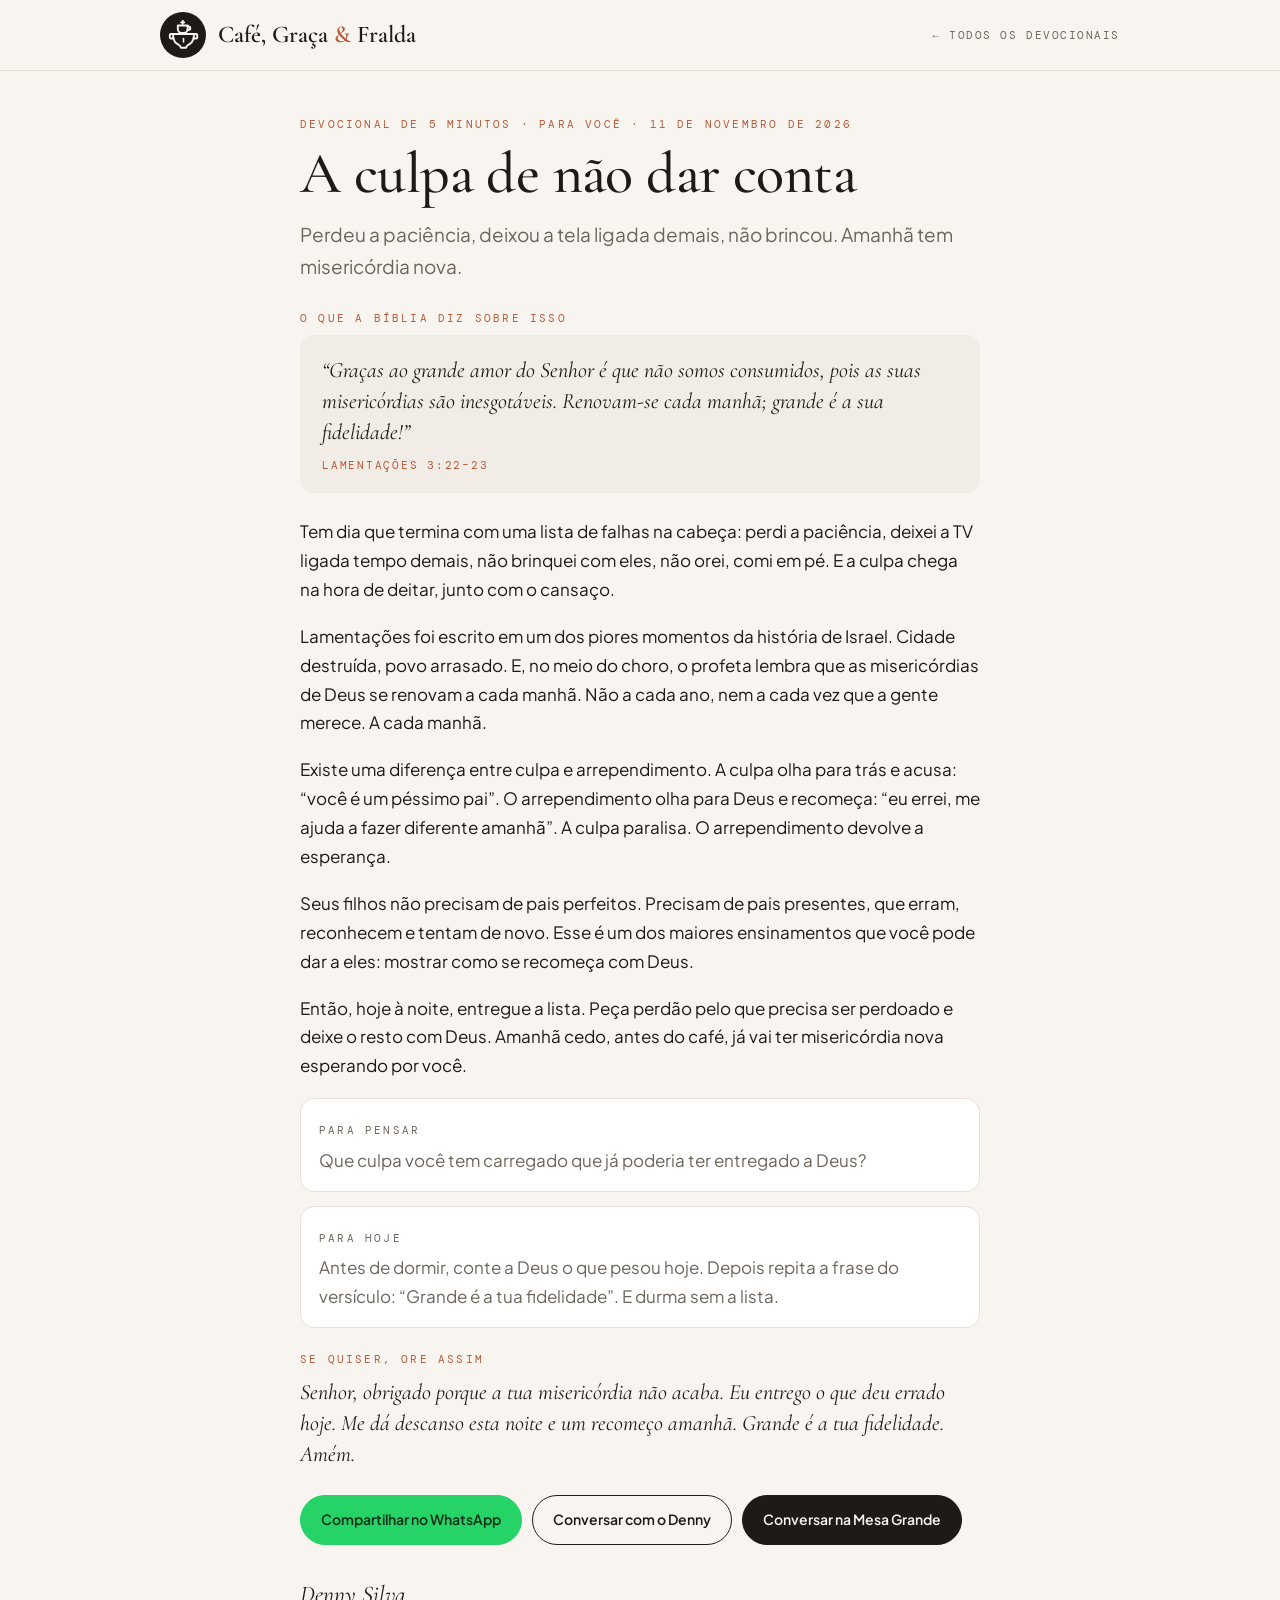
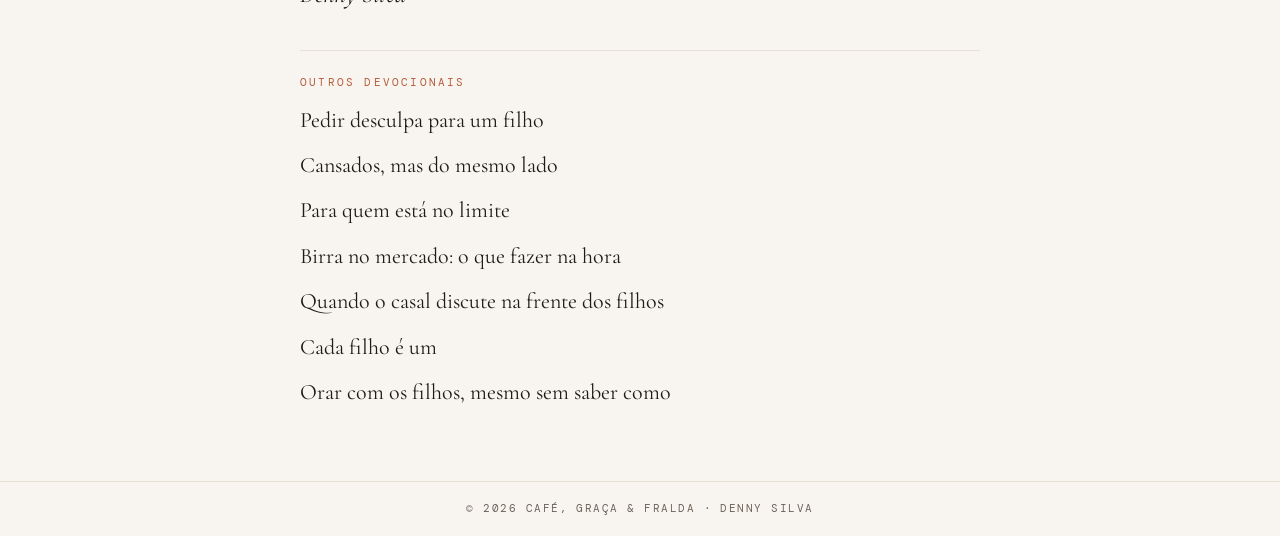
==== devocional/a-culpa-de-nao-dar-conta/index.html @ 06b063c0 "Remodelação como rede social: Da Casa, Mesa Grande, Mensagens em tempo real com emoji, foto e áudio," ====
<!doctype html>
<html lang="pt-BR">
<head>
<meta charset="utf-8">
<meta name="viewport" content="width=device-width,initial-scale=1">
<title>A culpa de não dar conta | Devocional de 5 minutos · Café, Graça &amp; Fralda</title>
<meta name="description" content="Perdeu a paciência, deixou a tela ligada demais, não brincou. Amanhã tem misericórdia nova.">
<meta name="author" content="Denny Silva">
<meta name="robots" content="index,follow,max-image-preview:large">
<link rel="canonical" href="https://cafegracaefralda.github.io/devocional/a-culpa-de-nao-dar-conta/">
<link rel="icon" type="image/png" sizes="32x32" href="/icons/favicon-32.png">
<meta name="theme-color" content="#F8F5F0">
<meta property="og:type" content="article">
<meta property="og:locale" content="pt_BR">
<meta property="og:site_name" content="Café, Graça &amp; Fralda">
<meta property="og:title" content="A culpa de não dar conta">
<meta property="og:description" content="Perdeu a paciência, deixou a tela ligada demais, não brincou. Amanhã tem misericórdia nova.">
<meta property="og:url" content="https://cafegracaefralda.github.io/devocional/a-culpa-de-nao-dar-conta/">
<meta property="og:image" content="https://cafegracaefralda.github.io/icons/og-image.jpg">
<meta property="article:published_time" content="2026-11-11">
<meta property="article:author" content="Denny Silva">
<meta name="twitter:card" content="summary_large_image">
<script type="application/ld+json">{"@context": "https://schema.org", "@type": "Article", "headline": "A culpa de não dar conta", "description": "Perdeu a paciência, deixou a tela ligada demais, não brincou. Amanhã tem misericórdia nova.", "inLanguage": "pt-BR", "datePublished": "2026-11-11", "dateModified": "2026-11-11", "mainEntityOfPage": "https://cafegracaefralda.github.io/devocional/a-culpa-de-nao-dar-conta/", "image": "https://cafegracaefralda.github.io/icons/og-image.jpg", "articleSection": "Para você", "author": {"@type": "Person", "name": "Denny Silva", "url": "https://cafegracaefralda.github.io/"}, "publisher": {"@type": "Organization", "name": "Café, Graça & Fralda", "url": "https://cafegracaefralda.github.io/", "logo": {"@type": "ImageObject", "url": "https://cafegracaefralda.github.io/icons/icon-512.png"}}}</script>
<script type="application/ld+json">{"@context": "https://schema.org", "@type": "BreadcrumbList", "itemListElement": [{"@type": "ListItem", "position": 1, "name": "Café, Graça & Fralda", "item": "https://cafegracaefralda.github.io/"}, {"@type": "ListItem", "position": 2, "name": "Devocional de 5 minutos", "item": "https://cafegracaefralda.github.io/#devocional"}, {"@type": "ListItem", "position": 3, "name": "A culpa de não dar conta", "item": "https://cafegracaefralda.github.io/devocional/a-culpa-de-nao-dar-conta/"}]}</script>
<link rel="preconnect" href="https://fonts.googleapis.com">
<link rel="preconnect" href="https://fonts.gstatic.com" crossorigin>
<link rel="stylesheet" href="https://fonts.googleapis.com/css2?family=Cormorant+Garamond:ital,wght@0,400;0,500;0,600;1,400;1,500&family=Plus+Jakarta+Sans:wght@400;500;600;700&family=DM+Mono:wght@400;500&display=swap">
<style>
:root{--bg:#F8F5F0;--surface:#fff;--sand:#F1ECE5;--ink:#1D1A17;--muted:#6E655C;--terra:#B65B3A;--line:#E7E0D7;--wa:#25D366;
--serif:"Cormorant Garamond","Iowan Old Style",Georgia,serif;--sans:"Plus Jakarta Sans","Segoe UI",system-ui,sans-serif;--mono:"DM Mono",ui-monospace,monospace}
*{box-sizing:border-box}body{margin:0;background:var(--bg);color:var(--ink);font-family:var(--sans);font-size:17px;line-height:1.7;-webkit-font-smoothing:antialiased}
a{color:inherit}.top{border-bottom:1px solid var(--line);background:var(--bg)}
.top .in{max-width:1000px;margin:0 auto;padding:12px 20px;display:flex;align-items:center;justify-content:space-between;gap:16px}
.logo{display:flex;align-items:center;gap:12px;text-decoration:none;font-family:var(--serif);font-size:24px;font-weight:600}
.mark{width:46px;height:46px;border-radius:50%;background:var(--ink);color:var(--bg);display:grid;place-items:center}.mark svg{width:31px;height:31px}
.back{font-family:var(--mono);font-size:11px;letter-spacing:.14em;text-transform:uppercase;text-decoration:none;color:var(--muted)}
main{max-width:720px;margin:0 auto;padding:44px 20px 70px}
.label{font-family:var(--mono);font-size:11px;letter-spacing:.2em;text-transform:uppercase;color:var(--terra);margin:0}
h1{font-family:var(--serif);font-weight:500;font-size:clamp(38px,6vw,58px);line-height:1.04;margin:10px 0 14px;letter-spacing:-.01em}
.lede{font-size:19px;color:var(--muted);margin:0 0 26px}
.verse{background:var(--sand);border-radius:14px;padding:20px 22px;margin:8px 0 24px;font-family:var(--serif);font-style:italic;font-size:22px;line-height:1.4}
.verse cite{display:block;margin-top:10px;font-family:var(--mono);font-style:normal;font-size:11px;letter-spacing:.16em;text-transform:uppercase;color:var(--terra)}
article p{margin:0 0 18px}.box{border:1px solid var(--line);background:var(--surface);border-radius:14px;padding:16px 18px;margin:0 0 14px}.box p{margin:6px 0 0;color:var(--muted)}
.pray{font-family:var(--serif);font-style:italic;font-size:22px;line-height:1.4;margin:8px 0 26px}
.actions{display:flex;flex-wrap:wrap;gap:10px;margin:8px 0 30px}
.btn{display:inline-flex;align-items:center;font-weight:600;font-size:14px;text-decoration:none;padding:12px 20px;border-radius:999px;border:1px solid var(--ink)}
.btn.wa{background:var(--wa);border-color:var(--wa);color:#0B2E18}.btn.dark{background:var(--ink);color:var(--bg)}
.sig{font-family:var(--serif);font-style:italic;font-size:24px}
.more{border-top:1px solid var(--line);margin-top:34px;padding-top:22px}.more ul{list-style:none;margin:10px 0 0;padding:0;display:grid;gap:8px}
.more a{text-decoration:none;font-family:var(--serif);font-size:22px}.more a:hover{color:var(--terra)}
footer{border-top:1px solid var(--line);padding:18px 20px;text-align:center;font-family:var(--mono);font-size:10.5px;letter-spacing:.14em;text-transform:uppercase;color:var(--muted)}
</style>
</head>
<body>
<svg width="0" height="0" style="position:absolute" aria-hidden="true"><symbol id="logo" viewBox="0 0 24 24"><g fill="none" stroke="currentColor" stroke-width="1.5" stroke-linecap="round" stroke-linejoin="round"><path d="M11.4 .7v2.3M10.25 1.85h2.3"/>
 <path d="M7.6 4.3h7.6v2.7a3 3 0 0 1-3 3H10.6a3 3 0 0 1-3-3V4.3Z"/>
 <path d="M15.2 5.1h.7a1.35 1.35 0 0 1 0 2.7h-.7"/>
 <path d="M3.8 10.9h16.4l-.4 3c-.4 2.6-2 4.4-4.1 5.4-.9.4-1.5 1.2-1.7 2.2H10c-.2-1-.8-1.8-1.7-2.2-2.1-1-3.7-2.8-4.1-5.4l-.4-3Z"/>
 <path d="M3.8 10.9H2.2a.8.8 0 0 0-.8.8v1.8a.8.8 0 0 0 .8.8h1.9M20.2 10.9h1.6a.8.8 0 0 1 .8.8v1.8a.8.8 0 0 1-.8.8h-1.9"/>
 <path d="M12 14.4v2.6" stroke-width="1.2"/></g></symbol></svg>
<header class="top"><div class="in">
  <a class="logo" href="/" aria-label="Café, Graça &amp; Fralda, início"><span class="mark"><svg><use href="#logo"/></svg></span><span>Café, Graça <span style="color:var(--terra)">&amp;</span> Fralda</span></a>
  <a class="back" href="/#devocional">← Todos os devocionais</a>
</div></header>
<main>
<article>
  <p class="label">Devocional de 5 minutos · Para você · <time datetime="2026-11-11">11 de novembro de 2026</time></p>
  <h1>A culpa de não dar conta</h1>
  <p class="lede">Perdeu a paciência, deixou a tela ligada demais, não brincou. Amanhã tem misericórdia nova.</p>
  <p class="label">O que a Bíblia diz sobre isso</p>
  <blockquote class="verse">“Graças ao grande amor do Senhor é que não somos consumidos, pois as suas misericórdias são inesgotáveis. Renovam-se cada manhã; grande é a sua fidelidade!”<cite>Lamentações 3:22–23</cite></blockquote>
  <p>Tem dia que termina com uma lista de falhas na cabeça: perdi a paciência, deixei a TV ligada tempo demais, não brinquei com eles, não orei, comi em pé. E a culpa chega na hora de deitar, junto com o cansaço.</p>
<p>Lamentações foi escrito em um dos piores momentos da história de Israel. Cidade destruída, povo arrasado. E, no meio do choro, o profeta lembra que as misericórdias de Deus se renovam a cada manhã. Não a cada ano, nem a cada vez que a gente merece. A cada manhã.</p>
<p>Existe uma diferença entre culpa e arrependimento. A culpa olha para trás e acusa: “você é um péssimo pai”. O arrependimento olha para Deus e recomeça: “eu errei, me ajuda a fazer diferente amanhã”. A culpa paralisa. O arrependimento devolve a esperança.</p>
<p>Seus filhos não precisam de pais perfeitos. Precisam de pais presentes, que erram, reconhecem e tentam de novo. Esse é um dos maiores ensinamentos que você pode dar a eles: mostrar como se recomeça com Deus.</p>
<p>Então, hoje à noite, entregue a lista. Peça perdão pelo que precisa ser perdoado e deixe o resto com Deus. Amanhã cedo, antes do café, já vai ter misericórdia nova esperando por você.</p>
  <div class="box"><p class="label">Para pensar</p><p>Que culpa você tem carregado que já poderia ter entregado a Deus?</p></div>
  <div class="box"><p class="label">Para hoje</p><p>Antes de dormir, conte a Deus o que pesou hoje. Depois repita a frase do versículo: “Grande é a tua fidelidade”. E durma sem a lista.</p></div>
  <p class="label" style="margin-top:22px">Se quiser, ore assim</p>
  <p class="pray">Senhor, obrigado porque a tua misericórdia não acaba. Eu entrego o que deu errado hoje. Me dá descanso esta noite e um recomeço amanhã. Grande é a tua fidelidade. Amém.</p>
  <div class="actions">
    <a class="btn wa" href="https://wa.me/?text=%E2%98%95%20%2AA%20culpa%20de%20n%C3%A3o%20dar%20conta%2A%0A_Devocional%20de%205%20minutos%20%C2%B7%20Caf%C3%A9%2C%20Gra%C3%A7a%20%26%20Fralda_%0A%0A%E2%80%9CGra%C3%A7as%20ao%20grande%20amor%20do%20Senhor%20%C3%A9%20que%20n%C3%A3o%20somos%20consumidos%2C%20pois%20as%20suas%20miseric%C3%B3rdias%20s%C3%A3o%20inesgot%C3%A1veis.%20Renovam-se%20cada%20manh%C3%A3%3B%20grande%20%C3%A9%20a%20sua%20fidelidade%21%E2%80%9D%0A%E2%80%94%20Lamenta%C3%A7%C3%B5es%203%3A22%E2%80%9323%0A%0ALeia%20completo%2C%20com%20ora%C3%A7%C3%A3o%3A%20https%3A//cafegracaefralda.github.io/devocional/a-culpa-de-nao-dar-conta/" rel="noopener">Compartilhar no WhatsApp</a>
    <a class="btn" href="https://wa.me/5581992702353?text=Oi%2C%20Denny%21%20Li%20o%20devocional%20%22A%20culpa%20de%20n%C3%A3o%20dar%20conta%22%20e%20queria%20conversar%3A%20" rel="noopener">Conversar com o Denny</a>
    <a class="btn dark" href="/#mesa">Conversar na Mesa Grande</a>
  </div>
  <p class="sig">Denny Silva</p>
</article>
<aside class="more"><p class="label">Outros devocionais</p><ul>
<li><a href="/devocional/pedir-desculpa-para-um-filho/">Pedir desculpa para um filho</a></li>
<li><a href="/devocional/cansados-mas-do-mesmo-lado/">Cansados, mas do mesmo lado</a></li>
<li><a href="/devocional/para-quem-esta-no-limite/">Para quem está no limite</a></li>
<li><a href="/devocional/birra-no-mercado-o-que-fazer-na-hora/">Birra no mercado: o que fazer na hora</a></li>
<li><a href="/devocional/quando-o-casal-discute-na-frente-dos-filhos/">Quando o casal discute na frente dos filhos</a></li>
<li><a href="/devocional/cada-filho-e-um/">Cada filho é um</a></li>
<li><a href="/devocional/orar-com-os-filhos-mesmo-sem-saber-como/">Orar com os filhos, mesmo sem saber como</a></li>
</ul></aside>
</main>
<footer>© 2026 Café, Graça &amp; Fralda · Denny Silva</footer>
</body>
</html>
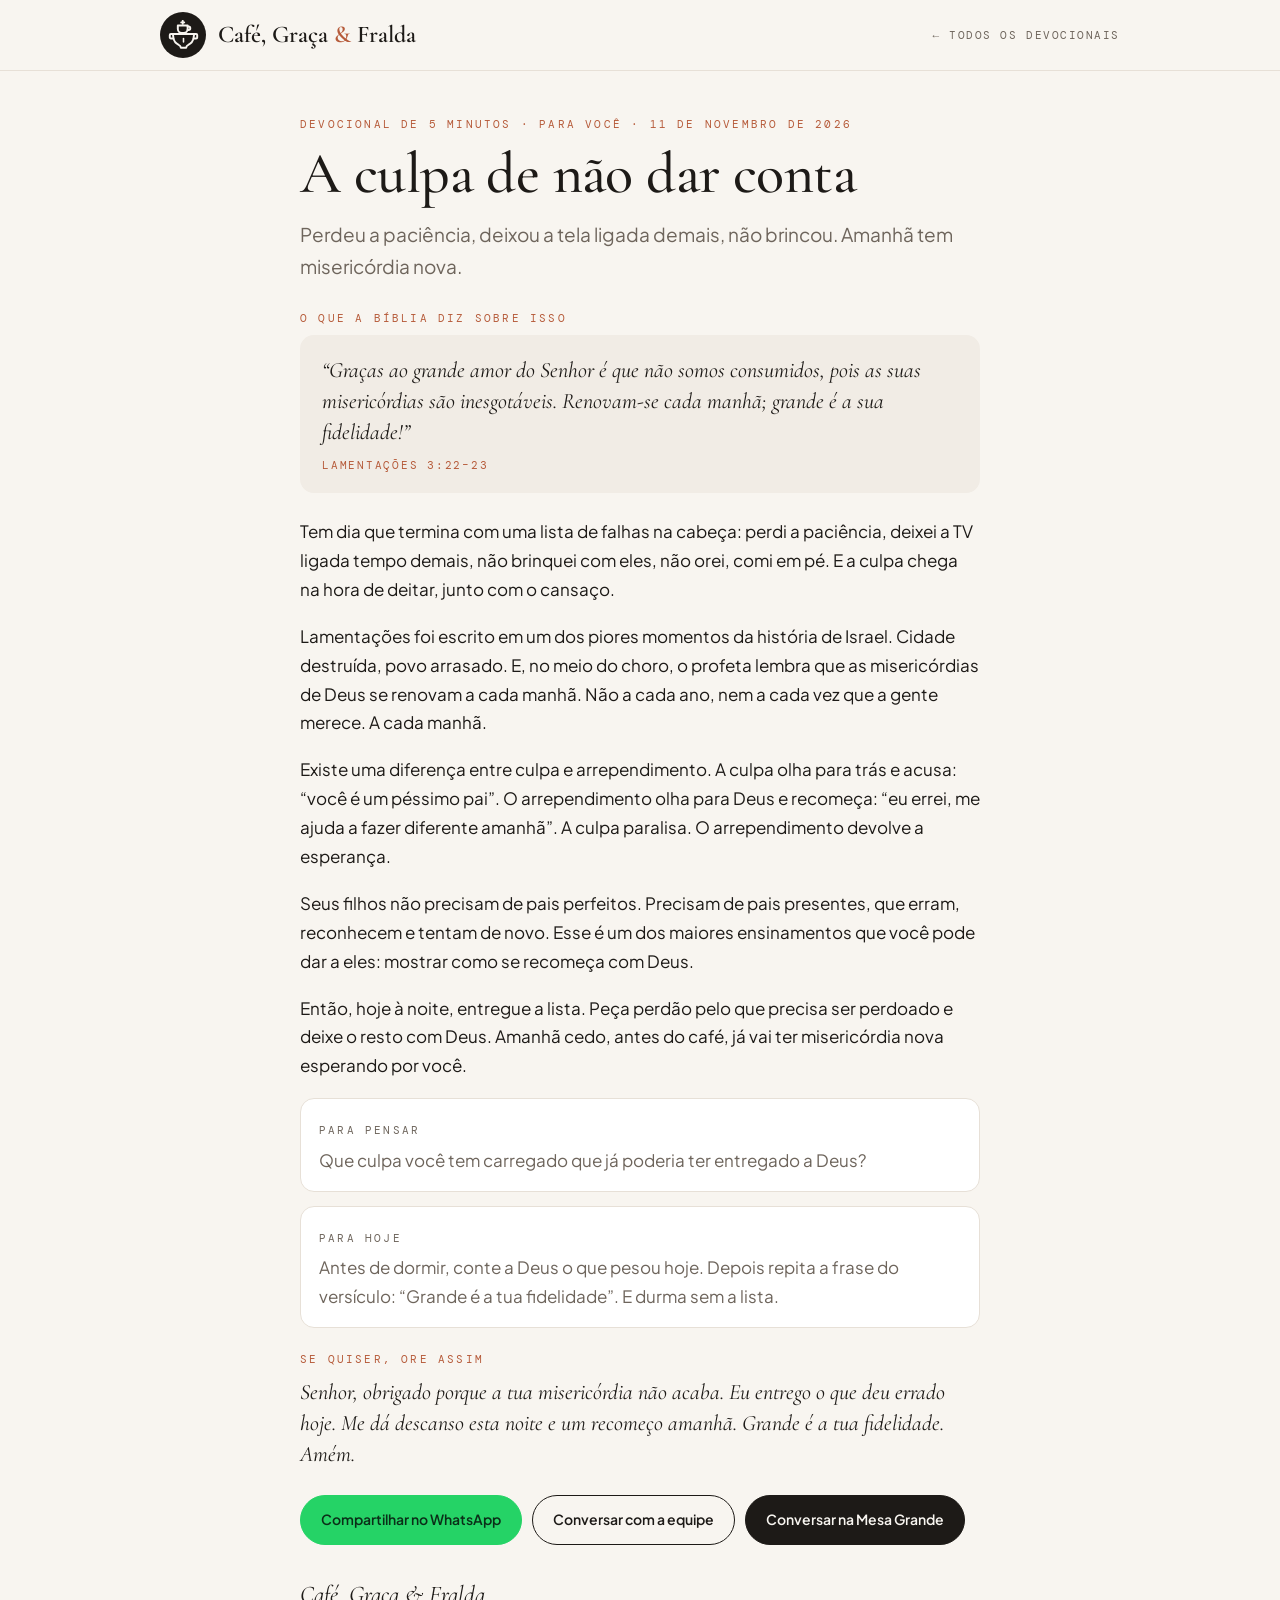
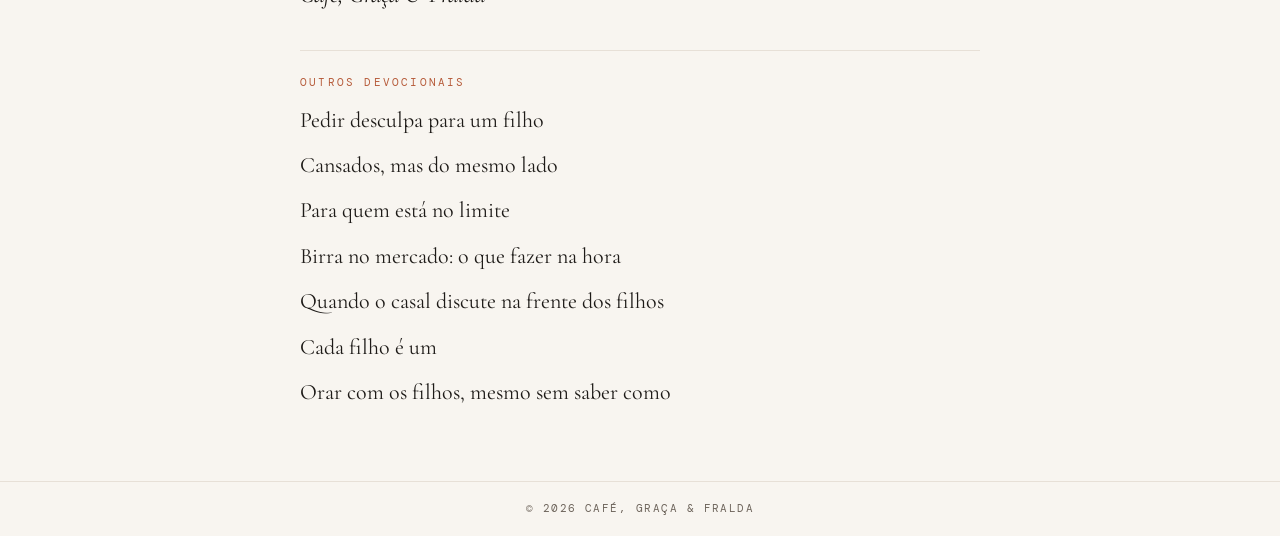
==== commit f17c66d6: "Prateleira da comunidade, stories, lazer por cidade, publicar livre e foco no celular; site sem foco" ====
--- a/devocional/a-culpa-de-nao-dar-conta/index.html
+++ b/devocional/a-culpa-de-nao-dar-conta/index.html
@@ -5,7 +5,7 @@
 <meta name="viewport" content="width=device-width,initial-scale=1">
 <title>A culpa de não dar conta | Devocional de 5 minutos · Café, Graça &amp; Fralda</title>
 <meta name="description" content="Perdeu a paciência, deixou a tela ligada demais, não brincou. Amanhã tem misericórdia nova.">
-<meta name="author" content="Denny Silva">
+<meta name="author" content="Café, Graça &amp; Fralda">
 <meta name="robots" content="index,follow,max-image-preview:large">
 <link rel="canonical" href="https://cafegracaefralda.github.io/devocional/a-culpa-de-nao-dar-conta/">
 <link rel="icon" type="image/png" sizes="32x32" href="/icons/favicon-32.png">
@@ -18,9 +18,9 @@
 <meta property="og:url" content="https://cafegracaefralda.github.io/devocional/a-culpa-de-nao-dar-conta/">
 <meta property="og:image" content="https://cafegracaefralda.github.io/icons/og-image.jpg">
 <meta property="article:published_time" content="2026-11-11">
-<meta property="article:author" content="Denny Silva">
+<meta property="article:author" content="Café, Graça &amp; Fralda">
 <meta name="twitter:card" content="summary_large_image">
-<script type="application/ld+json">{"@context": "https://schema.org", "@type": "Article", "headline": "A culpa de não dar conta", "description": "Perdeu a paciência, deixou a tela ligada demais, não brincou. Amanhã tem misericórdia nova.", "inLanguage": "pt-BR", "datePublished": "2026-11-11", "dateModified": "2026-11-11", "mainEntityOfPage": "https://cafegracaefralda.github.io/devocional/a-culpa-de-nao-dar-conta/", "image": "https://cafegracaefralda.github.io/icons/og-image.jpg", "articleSection": "Para você", "author": {"@type": "Person", "name": "Denny Silva", "url": "https://cafegracaefralda.github.io/"}, "publisher": {"@type": "Organization", "name": "Café, Graça & Fralda", "url": "https://cafegracaefralda.github.io/", "logo": {"@type": "ImageObject", "url": "https://cafegracaefralda.github.io/icons/icon-512.png"}}}</script>
+<script type="application/ld+json">{"@context": "https://schema.org", "@type": "Article", "headline": "A culpa de não dar conta", "description": "Perdeu a paciência, deixou a tela ligada demais, não brincou. Amanhã tem misericórdia nova.", "inLanguage": "pt-BR", "datePublished": "2026-11-11", "dateModified": "2026-11-11", "mainEntityOfPage": "https://cafegracaefralda.github.io/devocional/a-culpa-de-nao-dar-conta/", "image": "https://cafegracaefralda.github.io/icons/og-image.jpg", "articleSection": "Para você", "author": {"@type": "Organization", "name": "Café, Graça & Fralda", "url": "https://cafegracaefralda.github.io/"}, "publisher": {"@type": "Organization", "name": "Café, Graça & Fralda", "url": "https://cafegracaefralda.github.io/", "logo": {"@type": "ImageObject", "url": "https://cafegracaefralda.github.io/icons/icon-512.png"}}}</script>
 <script type="application/ld+json">{"@context": "https://schema.org", "@type": "BreadcrumbList", "itemListElement": [{"@type": "ListItem", "position": 1, "name": "Café, Graça & Fralda", "item": "https://cafegracaefralda.github.io/"}, {"@type": "ListItem", "position": 2, "name": "Devocional de 5 minutos", "item": "https://cafegracaefralda.github.io/#devocional"}, {"@type": "ListItem", "position": 3, "name": "A culpa de não dar conta", "item": "https://cafegracaefralda.github.io/devocional/a-culpa-de-nao-dar-conta/"}]}</script>
 <link rel="preconnect" href="https://fonts.googleapis.com">
 <link rel="preconnect" href="https://fonts.gstatic.com" crossorigin>
@@ -80,10 +80,10 @@
   <p class="pray">Senhor, obrigado porque a tua misericórdia não acaba. Eu entrego o que deu errado hoje. Me dá descanso esta noite e um recomeço amanhã. Grande é a tua fidelidade. Amém.</p>
   <div class="actions">
     <a class="btn wa" href="https://wa.me/?text=%E2%98%95%20%2AA%20culpa%20de%20n%C3%A3o%20dar%20conta%2A%0A_Devocional%20de%205%20minutos%20%C2%B7%20Caf%C3%A9%2C%20Gra%C3%A7a%20%26%20Fralda_%0A%0A%E2%80%9CGra%C3%A7as%20ao%20grande%20amor%20do%20Senhor%20%C3%A9%20que%20n%C3%A3o%20somos%20consumidos%2C%20pois%20as%20suas%20miseric%C3%B3rdias%20s%C3%A3o%20inesgot%C3%A1veis.%20Renovam-se%20cada%20manh%C3%A3%3B%20grande%20%C3%A9%20a%20sua%20fidelidade%21%E2%80%9D%0A%E2%80%94%20Lamenta%C3%A7%C3%B5es%203%3A22%E2%80%9323%0A%0ALeia%20completo%2C%20com%20ora%C3%A7%C3%A3o%3A%20https%3A//cafegracaefralda.github.io/devocional/a-culpa-de-nao-dar-conta/" rel="noopener">Compartilhar no WhatsApp</a>
-    <a class="btn" href="https://wa.me/5581992702353?text=Oi%2C%20Denny%21%20Li%20o%20devocional%20%22A%20culpa%20de%20n%C3%A3o%20dar%20conta%22%20e%20queria%20conversar%3A%20" rel="noopener">Conversar com o Denny</a>
+    <a class="btn" href="https://wa.me/5581992702353?text=Oi%21%20Li%20o%20devocional%20%22A%20culpa%20de%20n%C3%A3o%20dar%20conta%22%20e%20queria%20conversar%3A%20" rel="noopener">Conversar com a equipe</a>
     <a class="btn dark" href="/#mesa">Conversar na Mesa Grande</a>
   </div>
-  <p class="sig">Denny Silva</p>
+  <p class="sig">Café, Graça &amp; Fralda</p>
 </article>
 <aside class="more"><p class="label">Outros devocionais</p><ul>
 <li><a href="/devocional/pedir-desculpa-para-um-filho/">Pedir desculpa para um filho</a></li>
@@ -95,6 +95,6 @@
 <li><a href="/devocional/orar-com-os-filhos-mesmo-sem-saber-como/">Orar com os filhos, mesmo sem saber como</a></li>
 </ul></aside>
 </main>
-<footer>© 2026 Café, Graça &amp; Fralda · Denny Silva</footer>
+<footer>© 2026 Café, Graça &amp; Fralda</footer>
 </body>
 </html>
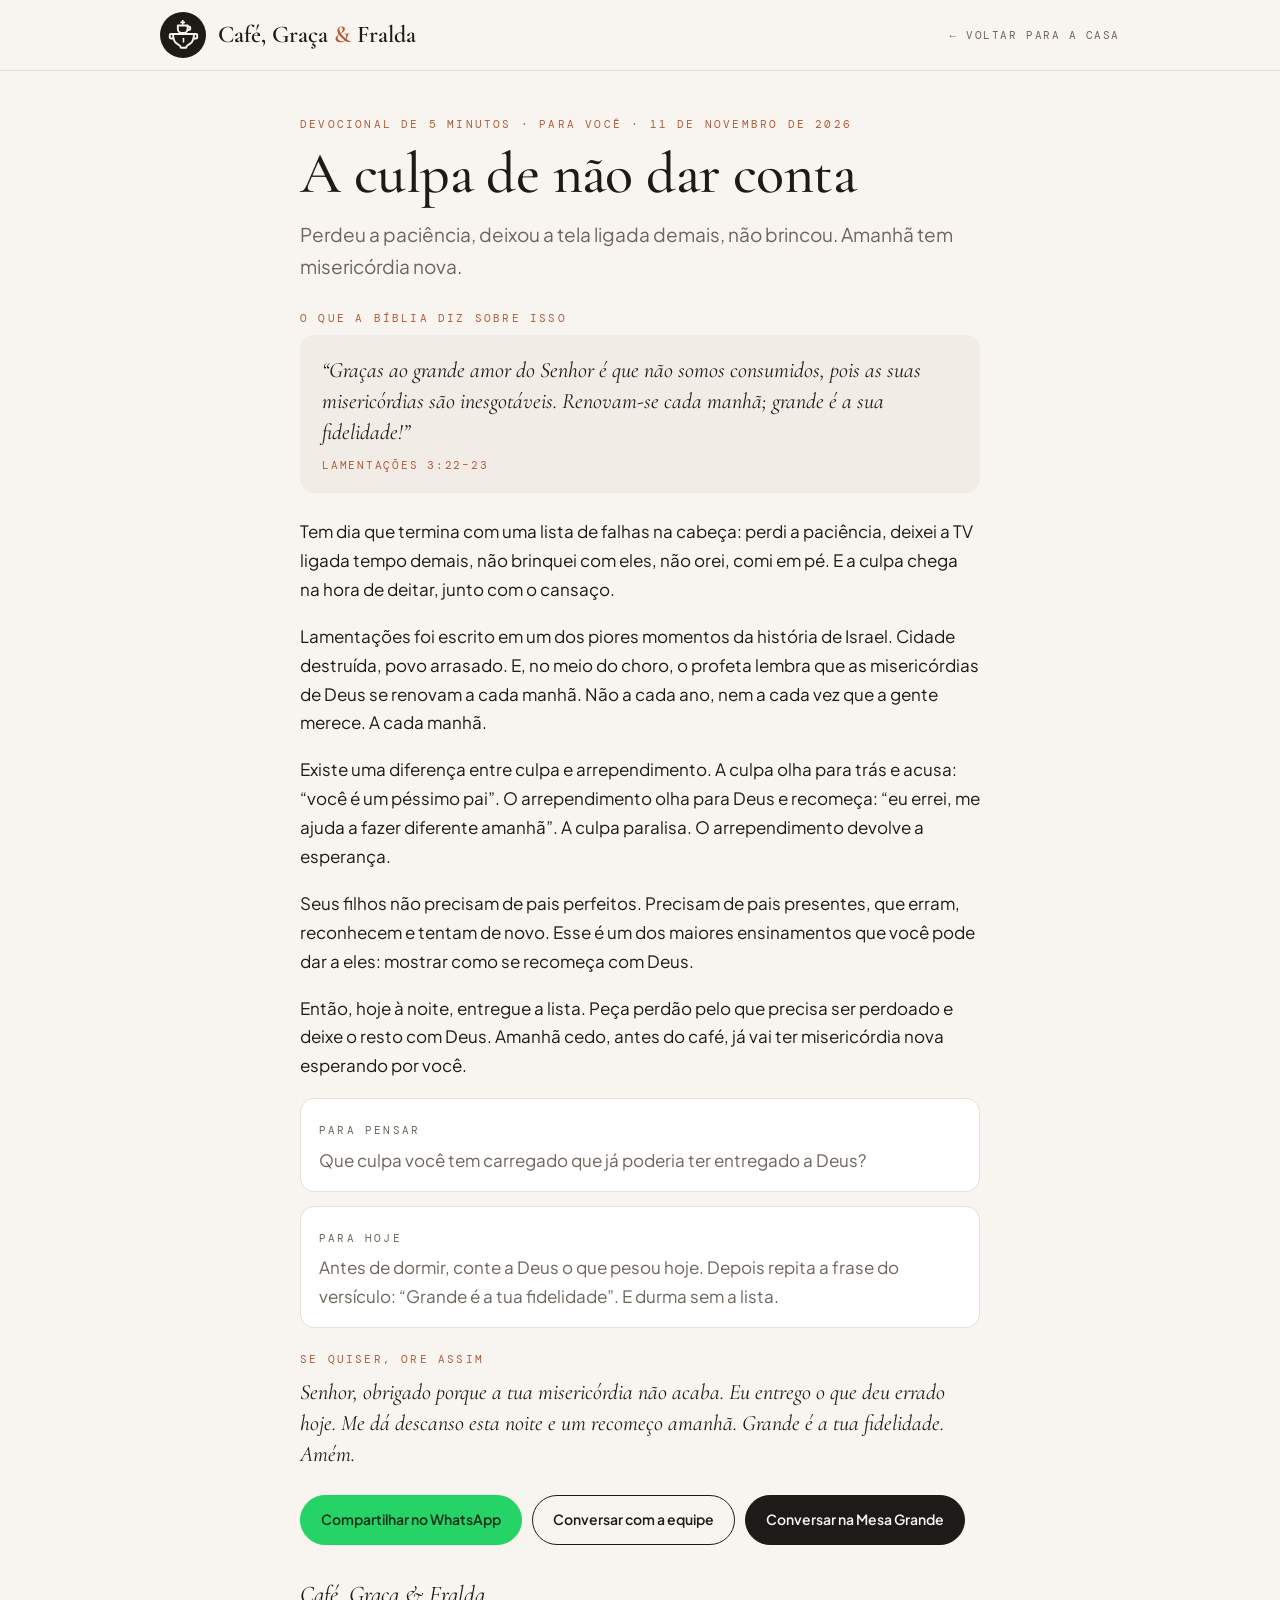
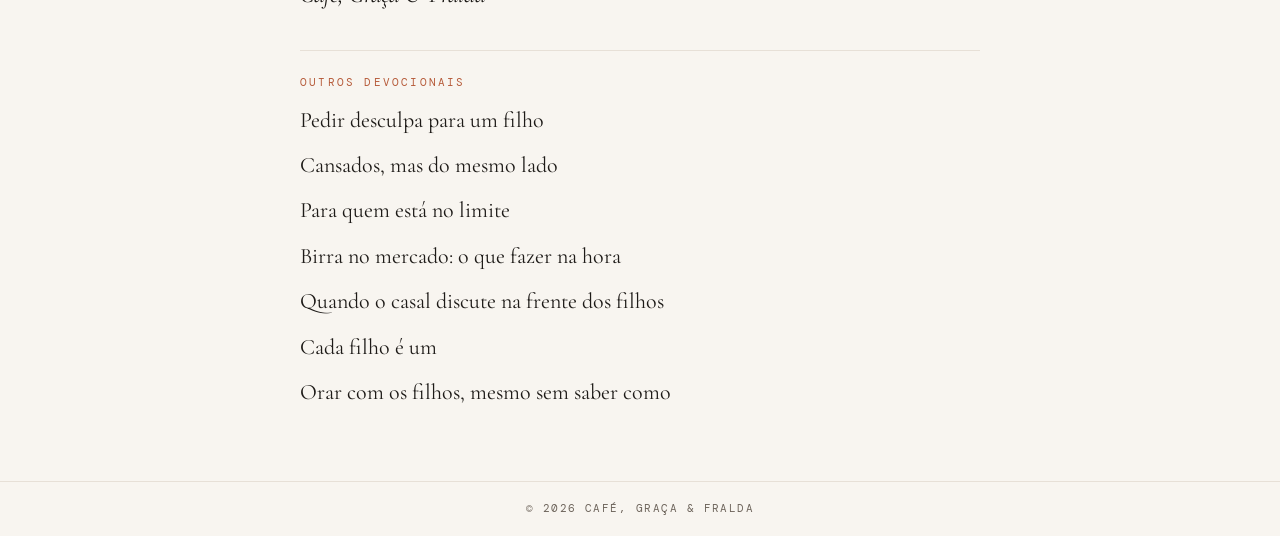
==== commit 5326501c: "Lazer em aba própria, mais categorias nas Indicações, áudio na Prateleira (vídeo só da Casa), cores " ====
--- a/devocional/a-culpa-de-nao-dar-conta/index.html
+++ b/devocional/a-culpa-de-nao-dar-conta/index.html
@@ -21,7 +21,7 @@
 <meta property="article:author" content="Café, Graça &amp; Fralda">
 <meta name="twitter:card" content="summary_large_image">
 <script type="application/ld+json">{"@context": "https://schema.org", "@type": "Article", "headline": "A culpa de não dar conta", "description": "Perdeu a paciência, deixou a tela ligada demais, não brincou. Amanhã tem misericórdia nova.", "inLanguage": "pt-BR", "datePublished": "2026-11-11", "dateModified": "2026-11-11", "mainEntityOfPage": "https://cafegracaefralda.github.io/devocional/a-culpa-de-nao-dar-conta/", "image": "https://cafegracaefralda.github.io/icons/og-image.jpg", "articleSection": "Para você", "author": {"@type": "Organization", "name": "Café, Graça & Fralda", "url": "https://cafegracaefralda.github.io/"}, "publisher": {"@type": "Organization", "name": "Café, Graça & Fralda", "url": "https://cafegracaefralda.github.io/", "logo": {"@type": "ImageObject", "url": "https://cafegracaefralda.github.io/icons/icon-512.png"}}}</script>
-<script type="application/ld+json">{"@context": "https://schema.org", "@type": "BreadcrumbList", "itemListElement": [{"@type": "ListItem", "position": 1, "name": "Café, Graça & Fralda", "item": "https://cafegracaefralda.github.io/"}, {"@type": "ListItem", "position": 2, "name": "Devocional de 5 minutos", "item": "https://cafegracaefralda.github.io/#devocional"}, {"@type": "ListItem", "position": 3, "name": "A culpa de não dar conta", "item": "https://cafegracaefralda.github.io/devocional/a-culpa-de-nao-dar-conta/"}]}</script>
+<script type="application/ld+json">{"@context": "https://schema.org", "@type": "BreadcrumbList", "itemListElement": [{"@type": "ListItem", "position": 1, "name": "Café, Graça & Fralda", "item": "https://cafegracaefralda.github.io/"}, {"@type": "ListItem", "position": 2, "name": "Devocional de 5 minutos", "item": "https://cafegracaefralda.github.io/#inicio"}, {"@type": "ListItem", "position": 3, "name": "A culpa de não dar conta", "item": "https://cafegracaefralda.github.io/devocional/a-culpa-de-nao-dar-conta/"}]}</script>
 <link rel="preconnect" href="https://fonts.googleapis.com">
 <link rel="preconnect" href="https://fonts.gstatic.com" crossorigin>
 <link rel="stylesheet" href="https://fonts.googleapis.com/css2?family=Cormorant+Garamond:ital,wght@0,400;0,500;0,600;1,400;1,500&family=Plus+Jakarta+Sans:wght@400;500;600;700&family=DM+Mono:wght@400;500&display=swap">
@@ -60,7 +60,7 @@
  <path d="M12 14.4v2.6" stroke-width="1.2"/></g></symbol></svg>
 <header class="top"><div class="in">
   <a class="logo" href="/" aria-label="Café, Graça &amp; Fralda, início"><span class="mark"><svg><use href="#logo"/></svg></span><span>Café, Graça <span style="color:var(--terra)">&amp;</span> Fralda</span></a>
-  <a class="back" href="/#devocional">← Todos os devocionais</a>
+  <a class="back" href="/#inicio">← Voltar para A Casa</a>
 </div></header>
 <main>
 <article>
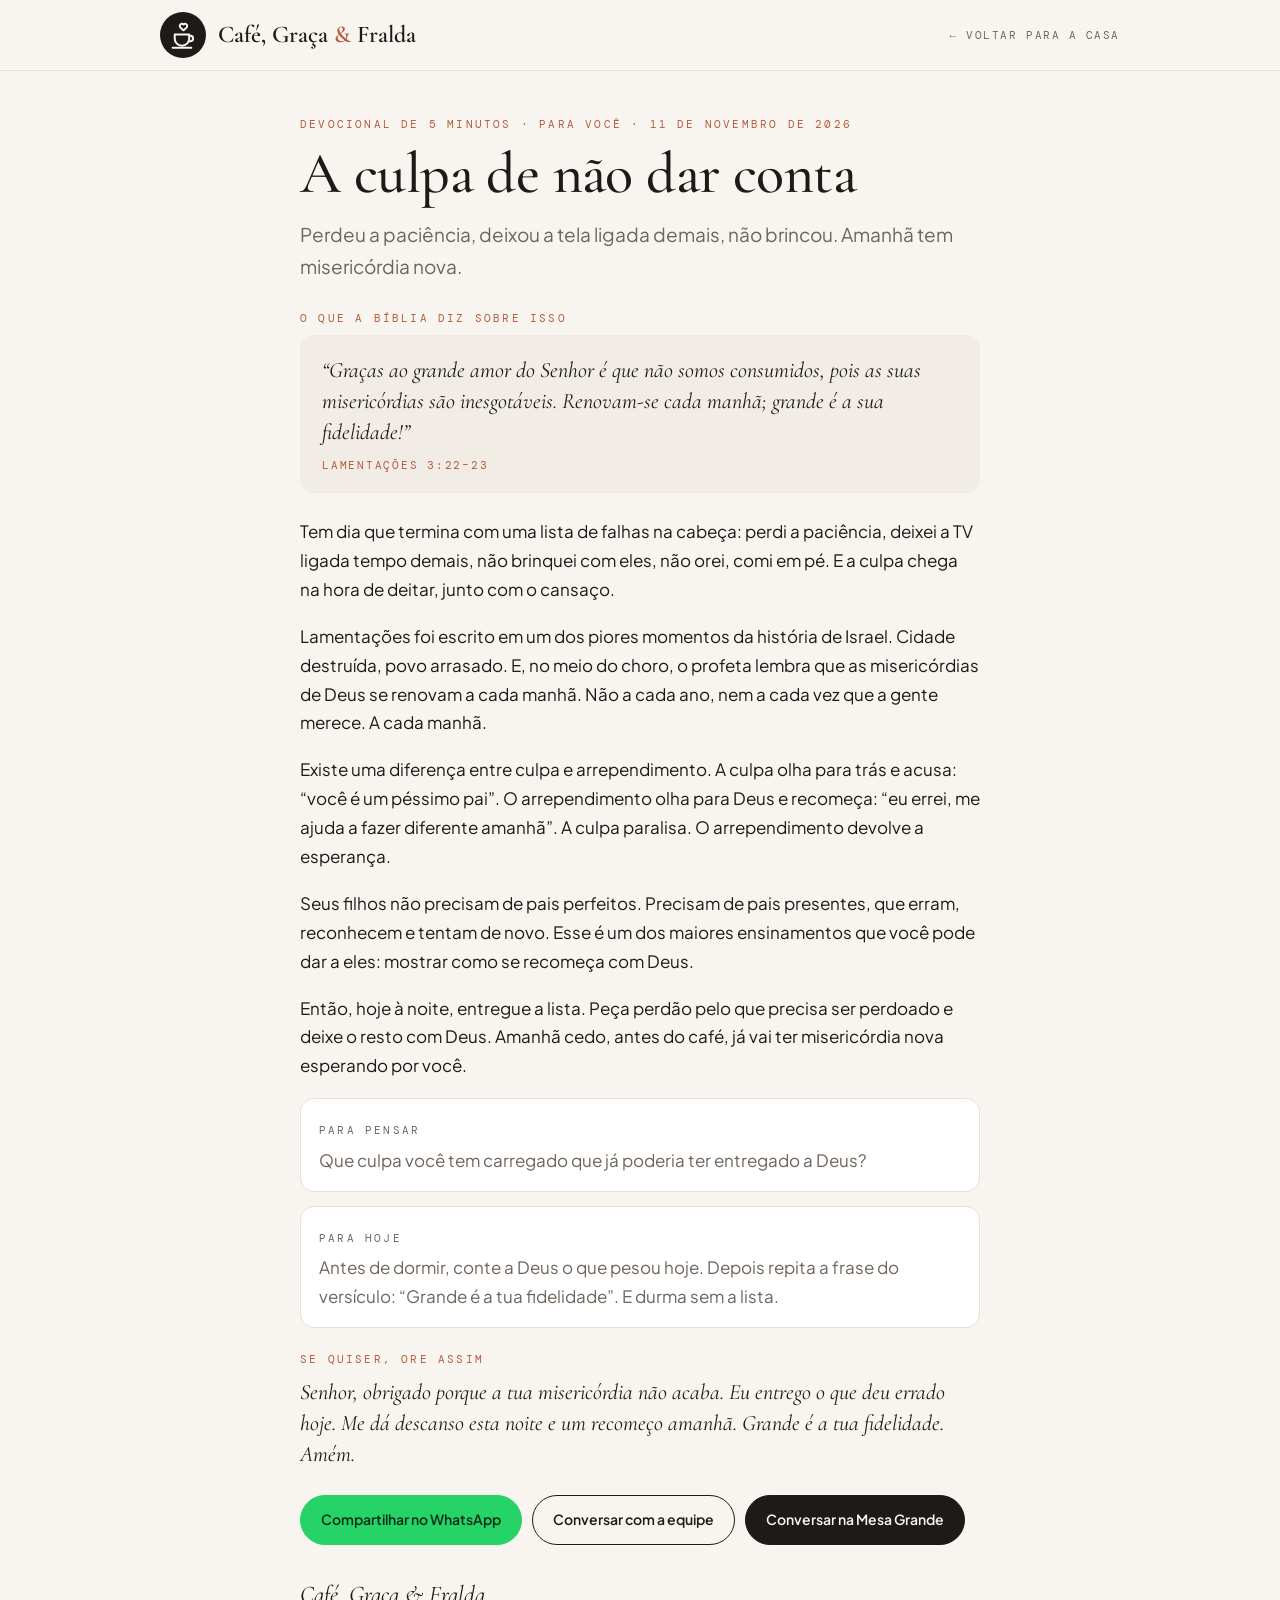
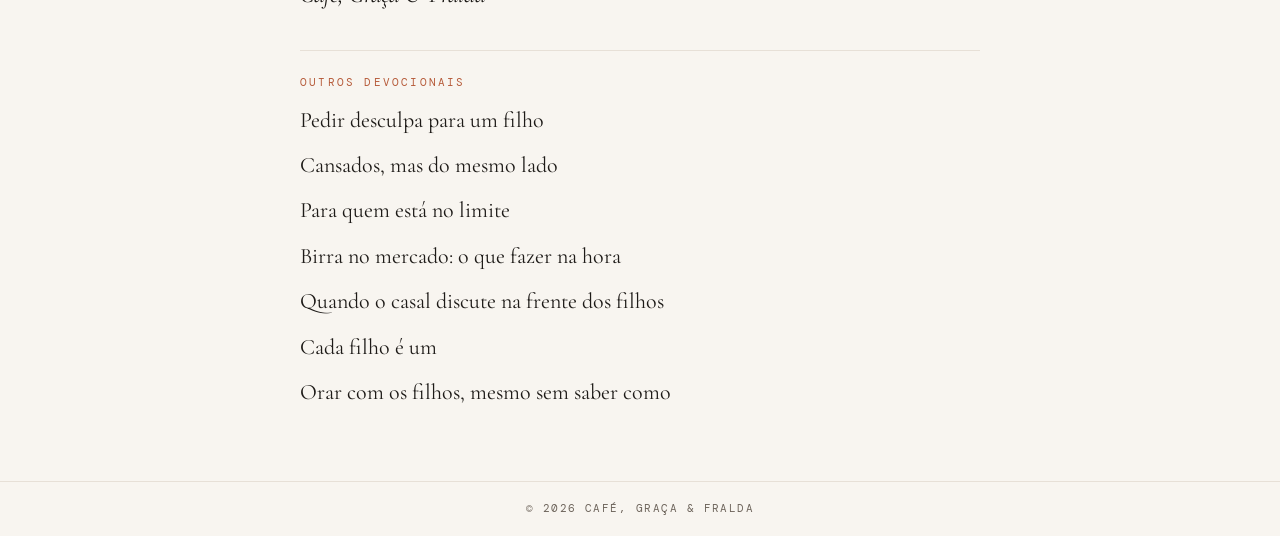
==== commit 8626595e: "Stories 24h sem histórico, pausa refeita, Mesa livre, posts do livro, nova logo, Mensagens como chat" ====
--- a/devocional/a-culpa-de-nao-dar-conta/index.html
+++ b/devocional/a-culpa-de-nao-dar-conta/index.html
@@ -52,12 +52,11 @@
 </style>
 </head>
 <body>
-<svg width="0" height="0" style="position:absolute" aria-hidden="true"><symbol id="logo" viewBox="0 0 24 24"><g fill="none" stroke="currentColor" stroke-width="1.5" stroke-linecap="round" stroke-linejoin="round"><path d="M11.4 .7v2.3M10.25 1.85h2.3"/>
- <path d="M7.6 4.3h7.6v2.7a3 3 0 0 1-3 3H10.6a3 3 0 0 1-3-3V4.3Z"/>
- <path d="M15.2 5.1h.7a1.35 1.35 0 0 1 0 2.7h-.7"/>
- <path d="M3.8 10.9h16.4l-.4 3c-.4 2.6-2 4.4-4.1 5.4-.9.4-1.5 1.2-1.7 2.2H10c-.2-1-.8-1.8-1.7-2.2-2.1-1-3.7-2.8-4.1-5.4l-.4-3Z"/>
- <path d="M3.8 10.9H2.2a.8.8 0 0 0-.8.8v1.8a.8.8 0 0 0 .8.8h1.9M20.2 10.9h1.6a.8.8 0 0 1 .8.8v1.8a.8.8 0 0 1-.8.8h-1.9"/>
- <path d="M12 14.4v2.6" stroke-width="1.2"/></g></symbol></svg>
+<svg width="0" height="0" style="position:absolute" aria-hidden="true"><symbol id="logo" viewBox="0 0 24 24"><g fill="none" stroke="currentColor" stroke-width="1.55" stroke-linecap="round" stroke-linejoin="round"><path d="M12 7.9c-1.2-.9-2.9-1.7-2.9-3.3a1.65 1.65 0 0 1 2.9-1.1 1.65 1.65 0 0 1 2.9 1.1c0 1.6-1.7 2.4-2.9 3.3Z"/>
+ <path d="M5.2 11.2h11.2v3.1a5.6 5.6 0 0 1-5.6 5.6 5.6 5.6 0 0 1-5.6-5.6v-3.1Z"/>
+ <path d="M16.4 12.2h.9a2.1 2.1 0 0 1 0 4.2h-1.2"/>
+ <path d="M3.6 21.4h14.4"/></g></symbol>
+</svg>
 <header class="top"><div class="in">
   <a class="logo" href="/" aria-label="Café, Graça &amp; Fralda, início"><span class="mark"><svg><use href="#logo"/></svg></span><span>Café, Graça <span style="color:var(--terra)">&amp;</span> Fralda</span></a>
   <a class="back" href="/#inicio">← Voltar para A Casa</a>
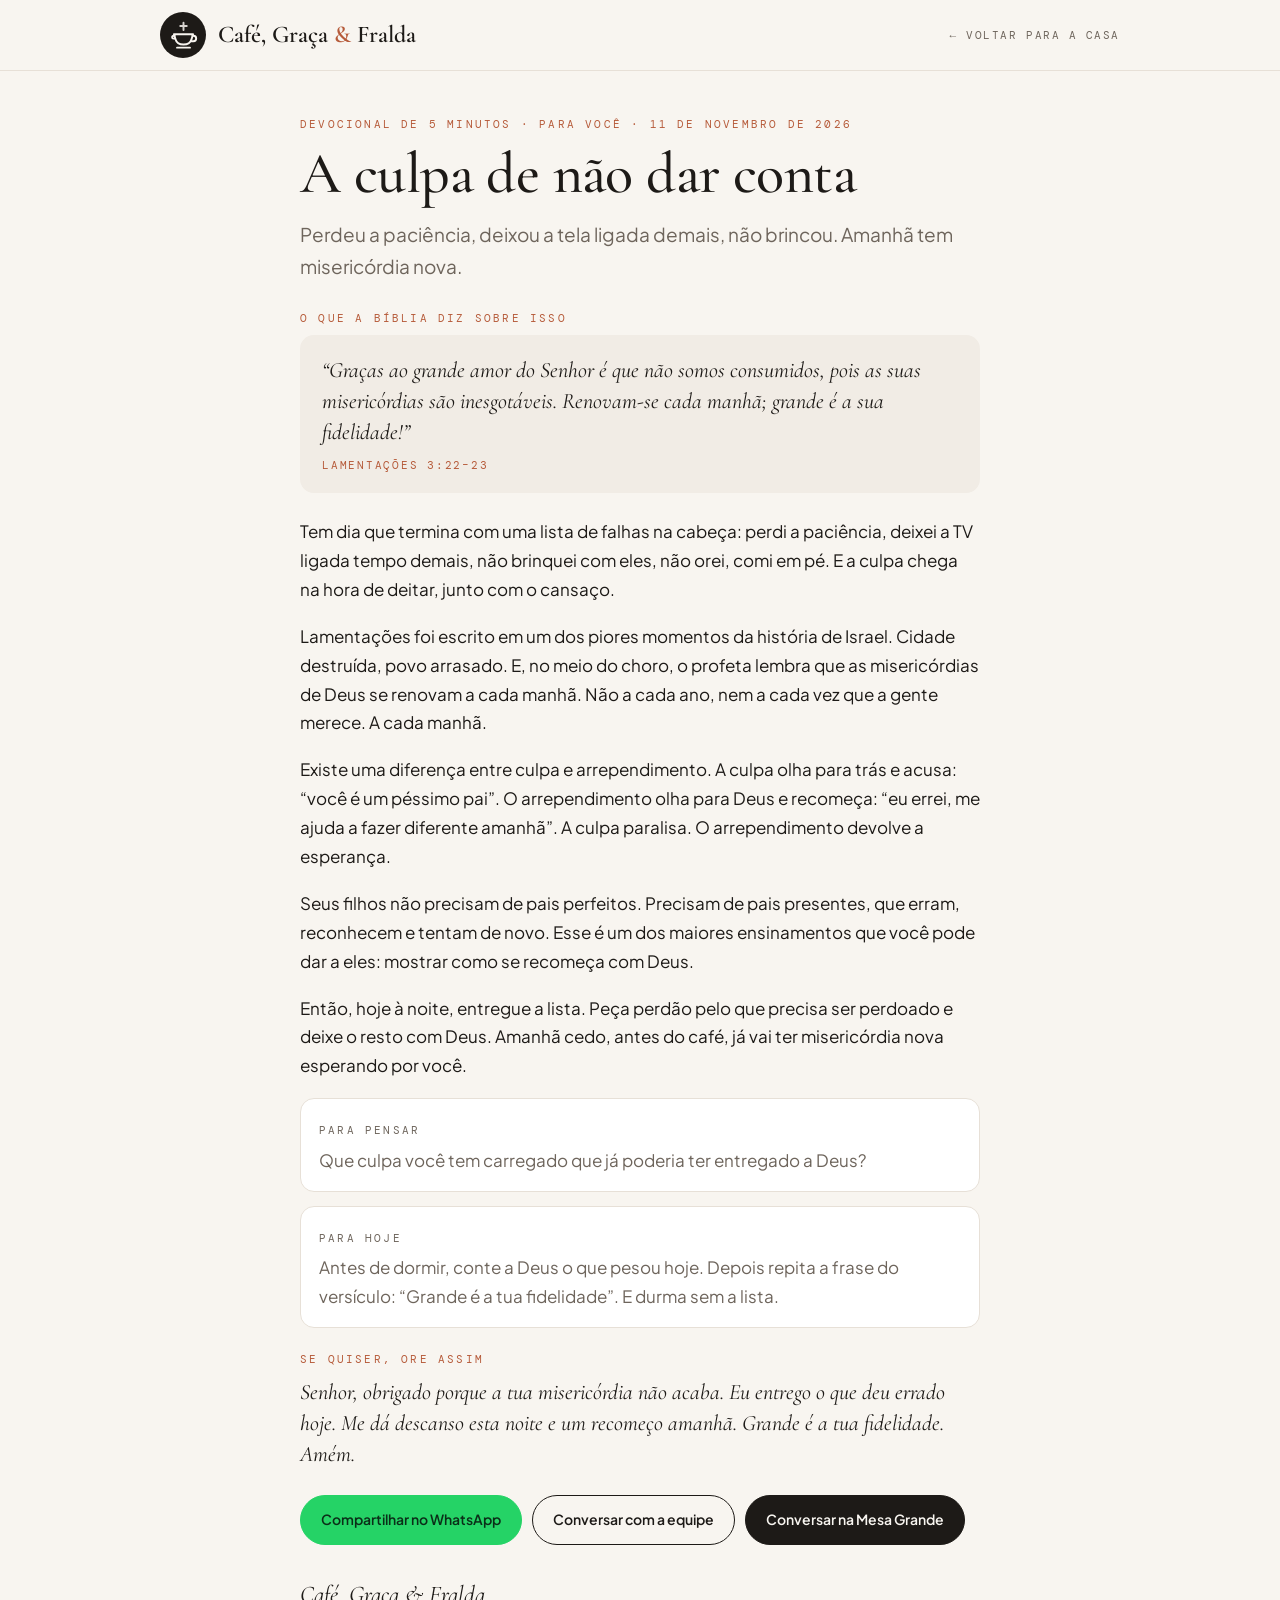
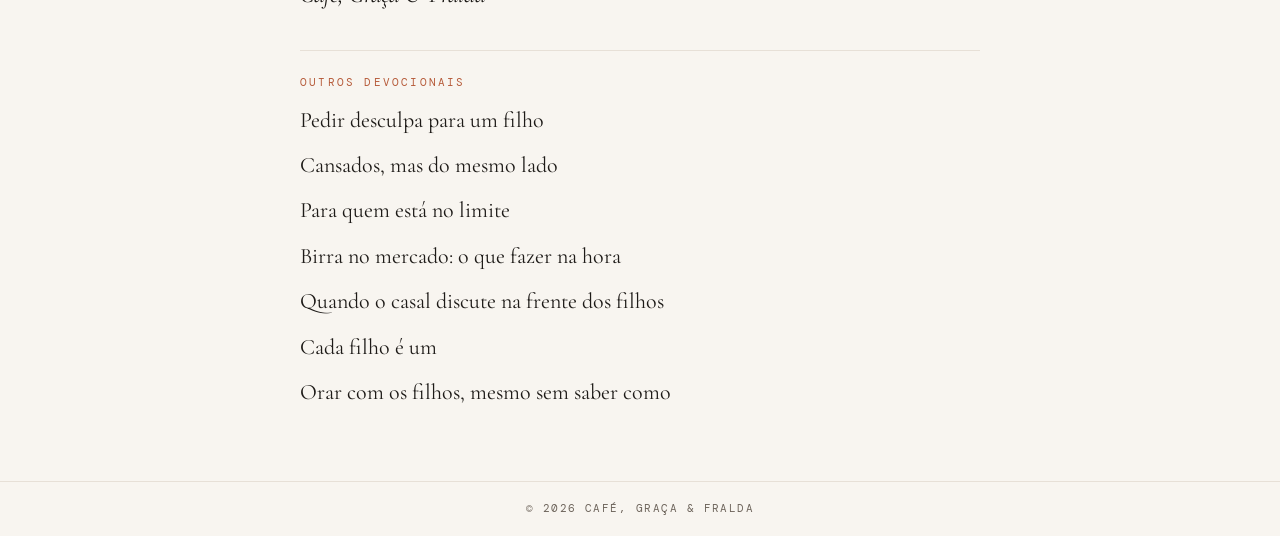
==== commit 6c64510a: "Primeiro post, seguir, curtir/pausar/arrastar story, avisos no celular, barreira de nudez e logo nov" ====
--- a/devocional/a-culpa-de-nao-dar-conta/index.html
+++ b/devocional/a-culpa-de-nao-dar-conta/index.html
@@ -52,10 +52,7 @@
 </style>
 </head>
 <body>
-<svg width="0" height="0" style="position:absolute" aria-hidden="true"><symbol id="logo" viewBox="0 0 24 24"><g fill="none" stroke="currentColor" stroke-width="1.55" stroke-linecap="round" stroke-linejoin="round"><path d="M12 7.9c-1.2-.9-2.9-1.7-2.9-3.3a1.65 1.65 0 0 1 2.9-1.1 1.65 1.65 0 0 1 2.9 1.1c0 1.6-1.7 2.4-2.9 3.3Z"/>
- <path d="M5.2 11.2h11.2v3.1a5.6 5.6 0 0 1-5.6 5.6 5.6 5.6 0 0 1-5.6-5.6v-3.1Z"/>
- <path d="M16.4 12.2h.9a2.1 2.1 0 0 1 0 4.2h-1.2"/>
- <path d="M3.6 21.4h14.4"/></g></symbol>
+<svg width="0" height="0" style="position:absolute" aria-hidden="true"><symbol id="logo" viewBox="0 0 24 24"><g fill="none" stroke="currentColor" stroke-width="1.5" stroke-linecap="round" stroke-linejoin="round"><path d="M12 2.2v5.6M9.5 4.7h5" opacity=".85"/><path d="M4.6 11h14.8l-1.2 3.9c-.7 2.5-3 4.1-6.2 4.1s-5.5-1.6-6.2-4.1L4.6 11Z"/><path d="M19 12.2h.7a2.1 2.1 0 0 1 0 4.2h-1.5"/><path d="M5.1 12.2H4.3a1.1 1.1 0 0 0 0 2.2h1.2"/><path d="M7 21.4h10"/></g></symbol>
 </svg>
 <header class="top"><div class="in">
   <a class="logo" href="/" aria-label="Café, Graça &amp; Fralda, início"><span class="mark"><svg><use href="#logo"/></svg></span><span>Café, Graça <span style="color:var(--terra)">&amp;</span> Fralda</span></a>
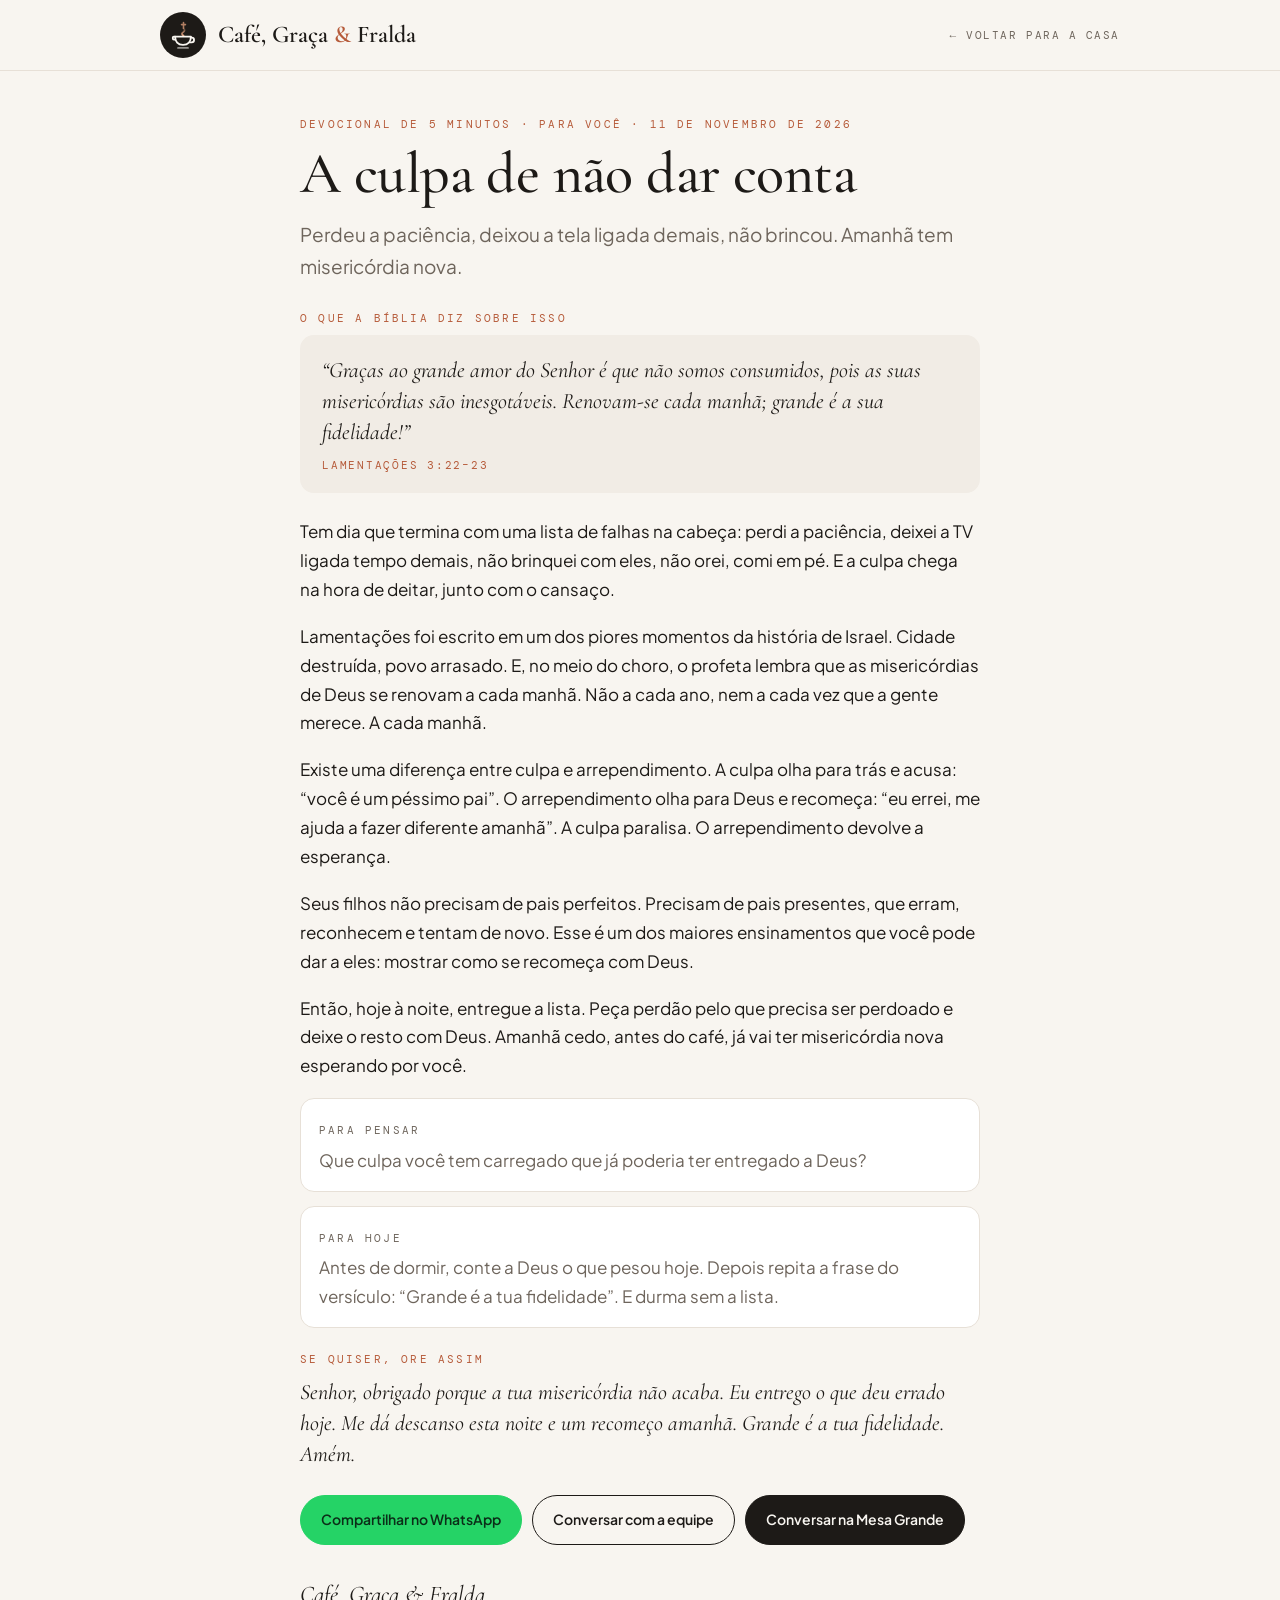
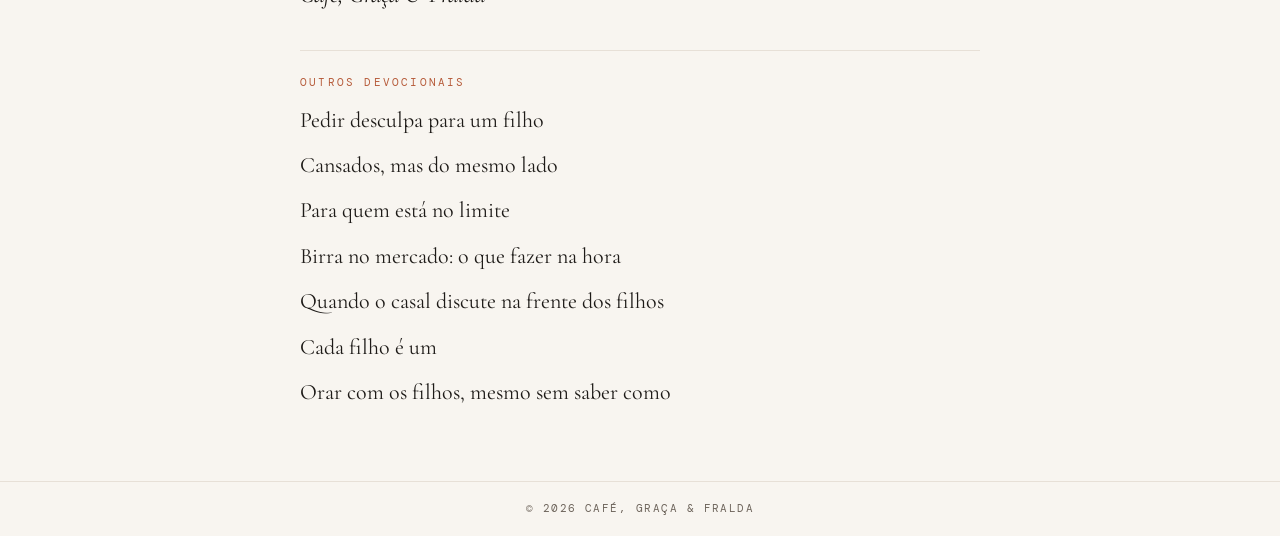
==== commit 9c6bc451: "Logo final: xícara com aba de fralda e fumaça que vira cruz (site, app, favicon, compartilhamento e " ====
--- a/devocional/a-culpa-de-nao-dar-conta/index.html
+++ b/devocional/a-culpa-de-nao-dar-conta/index.html
@@ -52,7 +52,10 @@
 </style>
 </head>
 <body>
-<svg width="0" height="0" style="position:absolute" aria-hidden="true"><symbol id="logo" viewBox="0 0 24 24"><g fill="none" stroke="currentColor" stroke-width="1.5" stroke-linecap="round" stroke-linejoin="round"><path d="M12 2.2v5.6M9.5 4.7h5" opacity=".85"/><path d="M4.6 11h14.8l-1.2 3.9c-.7 2.5-3 4.1-6.2 4.1s-5.5-1.6-6.2-4.1L4.6 11Z"/><path d="M19 12.2h.7a2.1 2.1 0 0 1 0 4.2h-1.5"/><path d="M5.1 12.2H4.3a1.1 1.1 0 0 0 0 2.2h1.2"/><path d="M7 21.4h10"/></g></symbol>
+<svg width="0" height="0" style="position:absolute" aria-hidden="true"><symbol id="logo" viewBox="-.5 -.4 25 23.4"><defs><linearGradient id="g11" x1="0" y1="1" x2="0" y2="0"><stop offset="0" stop-color="#E2A07C"/><stop offset="1" stop-color="#E2A07C" stop-opacity=".3"/></linearGradient></defs>
+<g fill="none" stroke-linecap="round" stroke-linejoin="round"><path d="M12 11.4c-1.7-.9-1.6-2.1-.1-3 1.2-.8 1.3-1.8.1-2.8" stroke="url(#g11)" stroke-width="1.4249999999999998"/>
+<path d="M12 5.4V.9M10.4 2.5h3.2" stroke="#E2A07C" stroke-opacity=".75" stroke-width="1.275"/>
+<g stroke="currentColor" stroke-width="1.5"><path d="M5.2 12.2h12.8c0 3.9-2.3 6.7-6.4 6.7s-6.4-2.8-6.4-6.7Z"/><path d="M5.2 12.2H4.2a.8.8 0 0 0-.8.8v.8a.8.8 0 0 0 .8.8h1.2"/><path d="M18 13h.6a1.9 1.9 0 0 1 0 3.8h-1.4"/><path d="M7.6 21.3h8" opacity=".55"/></g></g></symbol>
 </svg>
 <header class="top"><div class="in">
   <a class="logo" href="/" aria-label="Café, Graça &amp; Fralda, início"><span class="mark"><svg><use href="#logo"/></svg></span><span>Café, Graça <span style="color:var(--terra)">&amp;</span> Fralda</span></a>
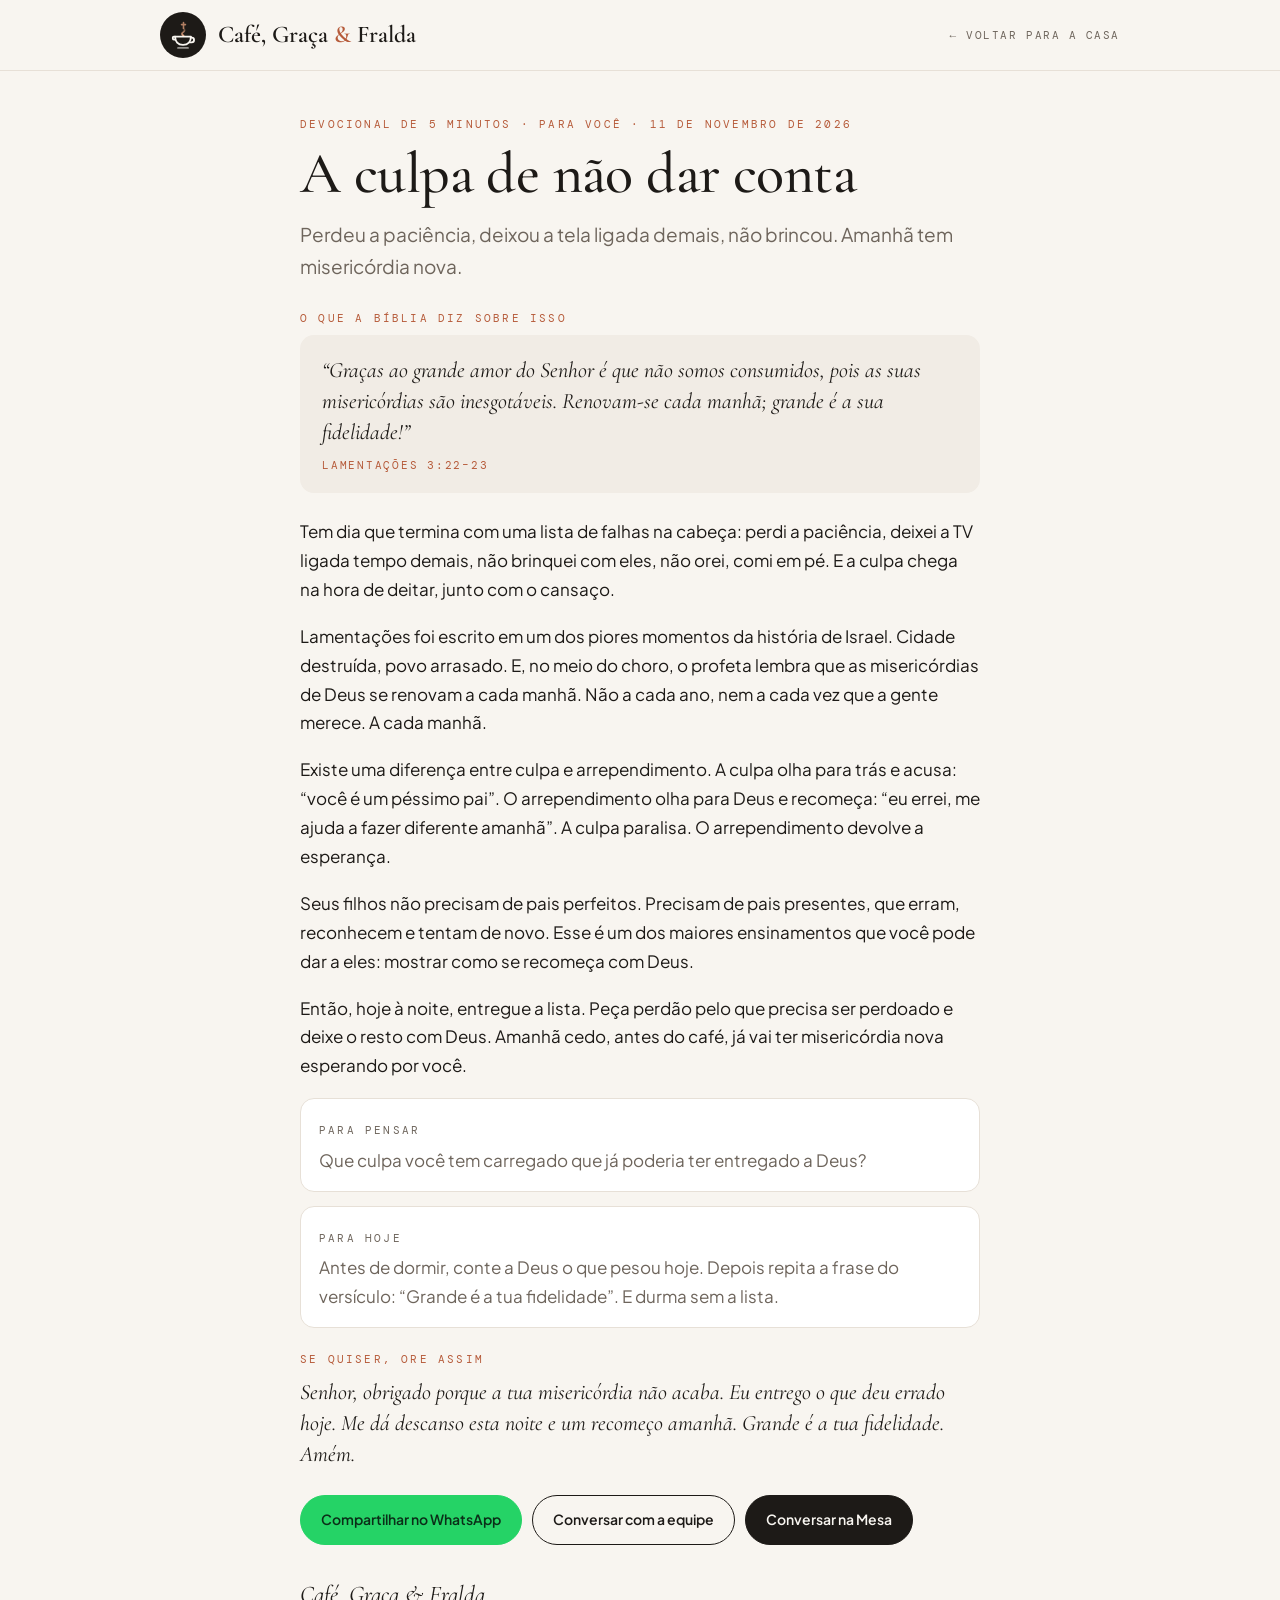
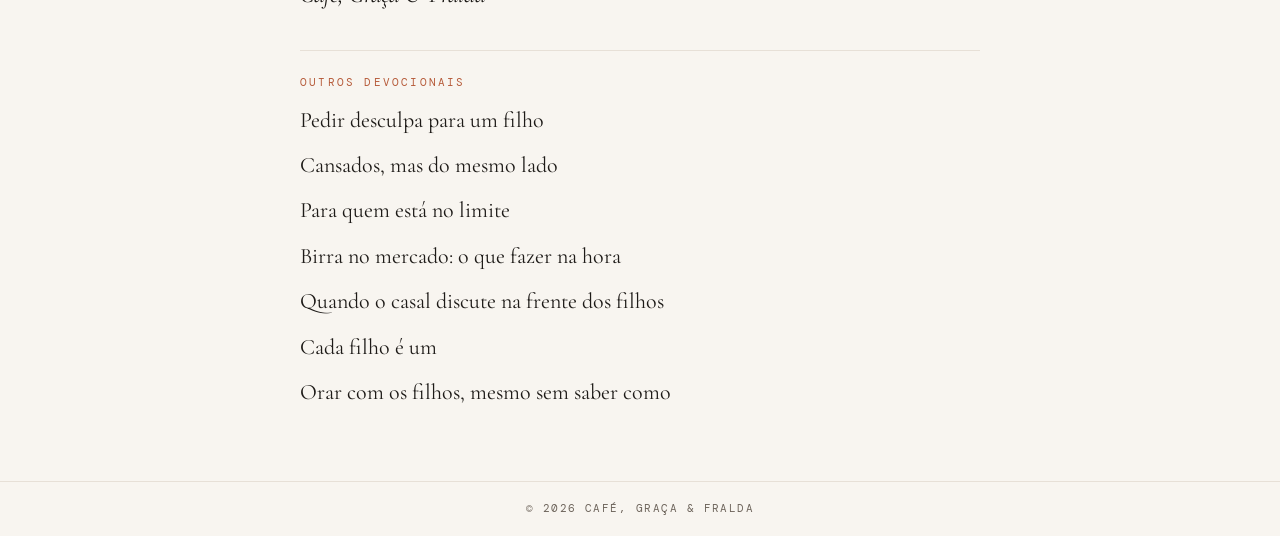
==== commit 81a877cf: "Mesa estilo Instagram (+ e lupa no topo, sem caixas), tela de postar que cabe inteira, barra de áudi" ====
--- a/devocional/a-culpa-de-nao-dar-conta/index.html
+++ b/devocional/a-culpa-de-nao-dar-conta/index.html
@@ -7,7 +7,7 @@
 <meta name="description" content="Perdeu a paciência, deixou a tela ligada demais, não brincou. Amanhã tem misericórdia nova.">
 <meta name="author" content="Café, Graça &amp; Fralda">
 <meta name="robots" content="index,follow,max-image-preview:large">
-<link rel="canonical" href="https://cafegracaefralda.github.io/devocional/a-culpa-de-nao-dar-conta/">
+<link rel="canonical" href="https://cafegracaefralda.com.br/devocional/a-culpa-de-nao-dar-conta/">
 <link rel="icon" type="image/png" sizes="32x32" href="/icons/favicon-32.png">
 <meta name="theme-color" content="#F8F5F0">
 <meta property="og:type" content="article">
@@ -15,13 +15,13 @@
 <meta property="og:site_name" content="Café, Graça &amp; Fralda">
 <meta property="og:title" content="A culpa de não dar conta">
 <meta property="og:description" content="Perdeu a paciência, deixou a tela ligada demais, não brincou. Amanhã tem misericórdia nova.">
-<meta property="og:url" content="https://cafegracaefralda.github.io/devocional/a-culpa-de-nao-dar-conta/">
-<meta property="og:image" content="https://cafegracaefralda.github.io/icons/og-image.jpg">
+<meta property="og:url" content="https://cafegracaefralda.com.br/devocional/a-culpa-de-nao-dar-conta/">
+<meta property="og:image" content="https://cafegracaefralda.com.br/icons/og-image.jpg">
 <meta property="article:published_time" content="2026-11-11">
 <meta property="article:author" content="Café, Graça &amp; Fralda">
 <meta name="twitter:card" content="summary_large_image">
-<script type="application/ld+json">{"@context": "https://schema.org", "@type": "Article", "headline": "A culpa de não dar conta", "description": "Perdeu a paciência, deixou a tela ligada demais, não brincou. Amanhã tem misericórdia nova.", "inLanguage": "pt-BR", "datePublished": "2026-11-11", "dateModified": "2026-11-11", "mainEntityOfPage": "https://cafegracaefralda.github.io/devocional/a-culpa-de-nao-dar-conta/", "image": "https://cafegracaefralda.github.io/icons/og-image.jpg", "articleSection": "Para você", "author": {"@type": "Organization", "name": "Café, Graça & Fralda", "url": "https://cafegracaefralda.github.io/"}, "publisher": {"@type": "Organization", "name": "Café, Graça & Fralda", "url": "https://cafegracaefralda.github.io/", "logo": {"@type": "ImageObject", "url": "https://cafegracaefralda.github.io/icons/icon-512.png"}}}</script>
-<script type="application/ld+json">{"@context": "https://schema.org", "@type": "BreadcrumbList", "itemListElement": [{"@type": "ListItem", "position": 1, "name": "Café, Graça & Fralda", "item": "https://cafegracaefralda.github.io/"}, {"@type": "ListItem", "position": 2, "name": "Devocional de 5 minutos", "item": "https://cafegracaefralda.github.io/#inicio"}, {"@type": "ListItem", "position": 3, "name": "A culpa de não dar conta", "item": "https://cafegracaefralda.github.io/devocional/a-culpa-de-nao-dar-conta/"}]}</script>
+<script type="application/ld+json">{"@context": "https://schema.org", "@type": "Article", "headline": "A culpa de não dar conta", "description": "Perdeu a paciência, deixou a tela ligada demais, não brincou. Amanhã tem misericórdia nova.", "inLanguage": "pt-BR", "datePublished": "2026-11-11", "dateModified": "2026-11-11", "mainEntityOfPage": "https://cafegracaefralda.com.br/devocional/a-culpa-de-nao-dar-conta/", "image": "https://cafegracaefralda.com.br/icons/og-image.jpg", "articleSection": "Para você", "author": {"@type": "Organization", "name": "Café, Graça & Fralda", "url": "https://cafegracaefralda.com.br/"}, "publisher": {"@type": "Organization", "name": "Café, Graça & Fralda", "url": "https://cafegracaefralda.com.br/", "logo": {"@type": "ImageObject", "url": "https://cafegracaefralda.com.br/icons/icon-512.png"}}}</script>
+<script type="application/ld+json">{"@context": "https://schema.org", "@type": "BreadcrumbList", "itemListElement": [{"@type": "ListItem", "position": 1, "name": "Café, Graça & Fralda", "item": "https://cafegracaefralda.com.br/"}, {"@type": "ListItem", "position": 2, "name": "Devocional de 5 minutos", "item": "https://cafegracaefralda.com.br/#inicio"}, {"@type": "ListItem", "position": 3, "name": "A culpa de não dar conta", "item": "https://cafegracaefralda.com.br/devocional/a-culpa-de-nao-dar-conta/"}]}</script>
 <link rel="preconnect" href="https://fonts.googleapis.com">
 <link rel="preconnect" href="https://fonts.gstatic.com" crossorigin>
 <link rel="stylesheet" href="https://fonts.googleapis.com/css2?family=Cormorant+Garamond:ital,wght@0,400;0,500;0,600;1,400;1,500&family=Plus+Jakarta+Sans:wght@400;500;600;700&family=DM+Mono:wght@400;500&display=swap">
@@ -78,9 +78,9 @@
   <p class="label" style="margin-top:22px">Se quiser, ore assim</p>
   <p class="pray">Senhor, obrigado porque a tua misericórdia não acaba. Eu entrego o que deu errado hoje. Me dá descanso esta noite e um recomeço amanhã. Grande é a tua fidelidade. Amém.</p>
   <div class="actions">
-    <a class="btn wa" href="https://wa.me/?text=%E2%98%95%20%2AA%20culpa%20de%20n%C3%A3o%20dar%20conta%2A%0A_Devocional%20de%205%20minutos%20%C2%B7%20Caf%C3%A9%2C%20Gra%C3%A7a%20%26%20Fralda_%0A%0A%E2%80%9CGra%C3%A7as%20ao%20grande%20amor%20do%20Senhor%20%C3%A9%20que%20n%C3%A3o%20somos%20consumidos%2C%20pois%20as%20suas%20miseric%C3%B3rdias%20s%C3%A3o%20inesgot%C3%A1veis.%20Renovam-se%20cada%20manh%C3%A3%3B%20grande%20%C3%A9%20a%20sua%20fidelidade%21%E2%80%9D%0A%E2%80%94%20Lamenta%C3%A7%C3%B5es%203%3A22%E2%80%9323%0A%0ALeia%20completo%2C%20com%20ora%C3%A7%C3%A3o%3A%20https%3A//cafegracaefralda.github.io/devocional/a-culpa-de-nao-dar-conta/" rel="noopener">Compartilhar no WhatsApp</a>
+    <a class="btn wa" href="https://wa.me/?text=%E2%98%95%20%2AA%20culpa%20de%20n%C3%A3o%20dar%20conta%2A%0A_Devocional%20de%205%20minutos%20%C2%B7%20Caf%C3%A9%2C%20Gra%C3%A7a%20%26%20Fralda_%0A%0A%E2%80%9CGra%C3%A7as%20ao%20grande%20amor%20do%20Senhor%20%C3%A9%20que%20n%C3%A3o%20somos%20consumidos%2C%20pois%20as%20suas%20miseric%C3%B3rdias%20s%C3%A3o%20inesgot%C3%A1veis.%20Renovam-se%20cada%20manh%C3%A3%3B%20grande%20%C3%A9%20a%20sua%20fidelidade%21%E2%80%9D%0A%E2%80%94%20Lamenta%C3%A7%C3%B5es%203%3A22%E2%80%9323%0A%0ALeia%20completo%2C%20com%20ora%C3%A7%C3%A3o%3A%20https%3A//cafegracaefralda.com.br/devocional/a-culpa-de-nao-dar-conta/" rel="noopener">Compartilhar no WhatsApp</a>
     <a class="btn" href="https://wa.me/5581992702353?text=Oi%21%20Li%20o%20devocional%20%22A%20culpa%20de%20n%C3%A3o%20dar%20conta%22%20e%20queria%20conversar%3A%20" rel="noopener">Conversar com a equipe</a>
-    <a class="btn dark" href="/#mesa">Conversar na Mesa Grande</a>
+    <a class="btn dark" href="/#mesa">Conversar na Mesa</a>
   </div>
   <p class="sig">Café, Graça &amp; Fralda</p>
 </article>
